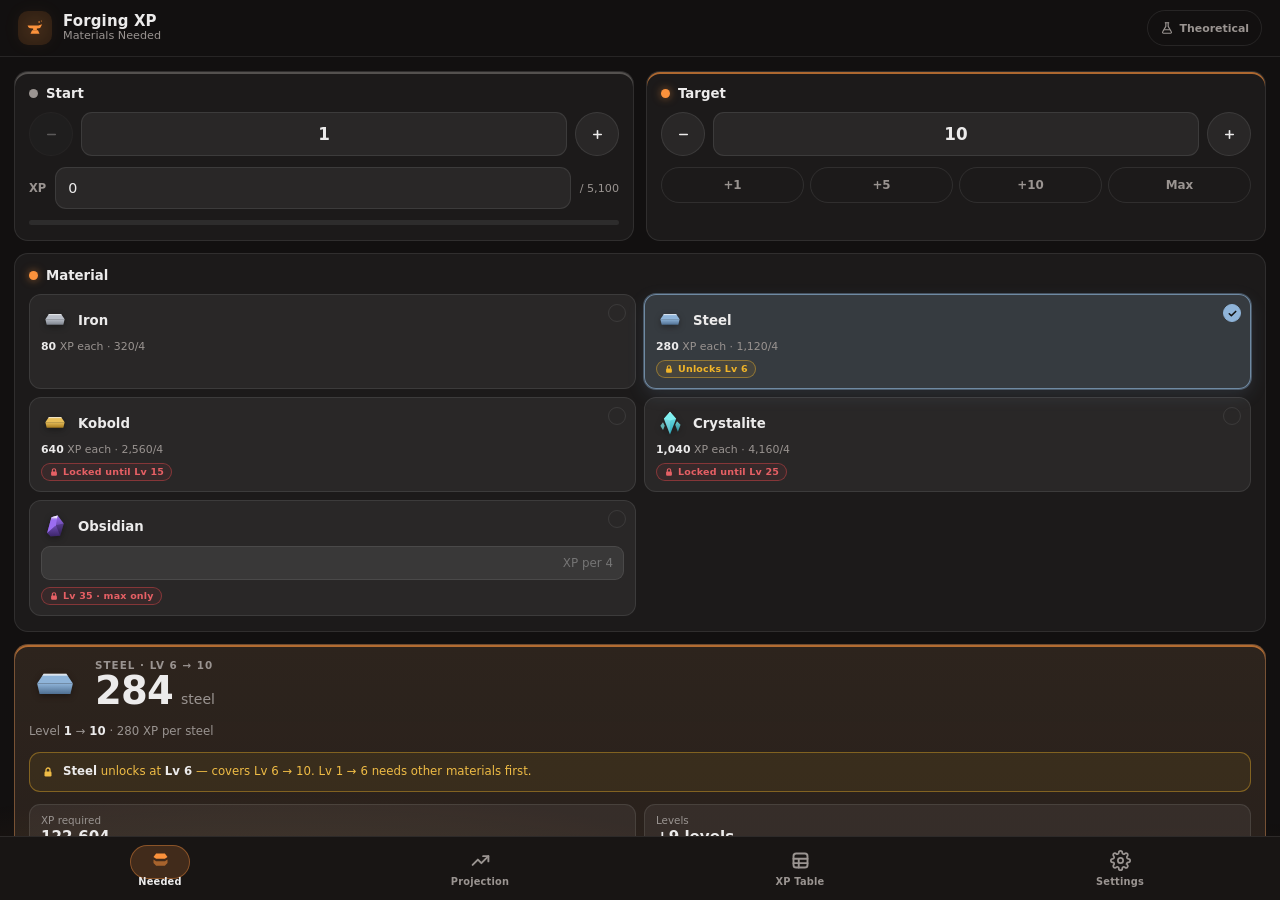
==== mobile/www/index.html @ 83c96a45 "Theoretical mode: optional toggle that lifts the Lv 35 cap (v1.2.0) Co-Authored-By: Claude Opus 5.5 " ====
<!DOCTYPE html>
<html lang="en">
<head>
<meta charset="UTF-8">
<meta name="viewport" content="width=device-width, initial-scale=1, maximum-scale=1, user-scalable=no, viewport-fit=cover">
<title>Forging XP</title>
<link rel="stylesheet" href="style.css">
</head>
<body class="theme-dark">
<div id="app" class="app">
  <div class="forge-glow" aria-hidden="true"></div>

  <!-- ======= Top bar ======= -->
  <header class="topbar">
    <span class="tb-logo">
      <svg viewBox="0 0 24 24" width="18" height="18" fill="currentColor"><path d="M2 8.5h14.5l5-1.5-2.2 4.2c-.4.7-1.1 1.1-1.9 1.2l-2.9.4V15H9.5v-2.2L6 12.3C4.2 12 2.8 10.6 2.3 8.9L2 8.5z"/><path d="M8 15h8l2 4.5H6z"/><circle cx="17.5" cy="4" r="1.1"/><circle cx="20.5" cy="2.6" r=".7"/></svg>
    </span>
    <div class="tb-titles">
      <span class="tb-title">Forging XP</span>
      <span class="tb-sub" id="tb-sub">Materials Needed</span>
    </div>
    <button id="btn-theo" class="theo-toggle" aria-pressed="false" title="Theoretical mode: lift the Lv 35 cap so the XP formula keeps going. Resets every launch."><svg viewBox="0 0 24 24" width="14" height="14" fill="none" stroke="currentColor" stroke-width="2" stroke-linecap="round" stroke-linejoin="round"><path d="M9 3h6"/><path d="M10 3v6.2L4.6 18.4A1.7 1.7 0 0 0 6.1 21h11.8a1.7 1.7 0 0 0 1.5-2.6L14 9.2V3"/><path d="M7.5 15h9"/></svg><span class="tt-label">Theoretical</span></button>
  </header>

  <!-- ======= Pager ======= -->
  <div class="pager" id="pager">
    <div class="track" id="track">

      <!-- Materials Needed -->
      <section class="panel" data-tab="needed">
        <div class="scroll" id="scroll-needed">
          <div class="pair">
            <div class="card edge-start">
              <div class="card-title"><span class="dot dim"></span>Start</div>
              <div class="num" data-bind="need.lv"></div>
              <div class="xpwrap">
                <span class="lbl">XP</span>
                <input id="need-xp" class="inp" type="text" inputmode="numeric" autocomplete="off" spellcheck="false" enterkeyhint="done">
                <span class="of" id="need-xp-of"></span>
              </div>
              <div class="bar"><i id="need-xp-bar"></i></div>
            </div>
            <div class="card edge-target">
              <div class="card-title"><span class="dot"></span>Target</div>
              <div class="num" data-bind="need.target"></div>
              <div class="quick">
                <button class="qchip" data-add="1">+1</button>
                <button class="qchip" data-add="5">+5</button>
                <button class="qchip" data-add="10">+10</button>
                <button class="qchip" data-add="max">Max</button>
              </div>
            </div>
          </div>

          <div class="card">
            <div class="card-title"><span class="dot"></span>Material</div>
            <div class="mat-grid" id="need-mats"></div>
          </div>

          <div class="card result" id="need-result">
            <div class="res-head">
              <div class="res-icon" id="need-res-icon"></div>
              <div class="res-text">
                <div class="res-label" id="need-res-label">Steel needed</div>
                <div class="res-big"><span id="need-count">0</span><em id="need-unit">steel</em></div>
              </div>
            </div>
            <div class="res-sub" id="need-sub"></div>
            <div class="banner hidden" id="need-banner"></div>
            <div class="stats">
              <div class="stat"><span>XP required</span><b id="need-st-xp">0</b></div>
              <div class="stat"><span>Levels</span><b id="need-st-lv"></b></div>
              <div class="stat"><span>Crafts of 4</span><b id="need-st-crafts">0</b></div>
              <div class="stat"><span>Overshoot</span><b id="need-st-over">0</b></div>
            </div>
            <div class="journey" id="need-journey"><div class="j-track"><i class="j-done"></i><i class="j-go"></i></div><div class="j-labels"></div></div>
            <div class="route" id="need-route">
              <h4 class="sub-h">Fastest route</h4>
              <div class="alt-list route-list"></div>
            </div>
            <h4 class="sub-h">Same goal, other materials</h4>
            <div class="alt-list" id="need-alt"></div>
            <button class="btn primary wide" id="need-calc">
              <svg viewBox="0 0 24 24" width="16" height="16" fill="currentColor"><path d="M14.5 3.5l6 6-2.5 2.5-1.6-1.6-7.9 7.9a2 2 0 0 1-2.8 0l-.1-.1a2 2 0 0 1 0-2.8l7.9-7.9L12 6z"/></svg>
              Strike the anvil
            </button>
          </div>

          <div class="card breakdown">
            <button class="bd-toggle" id="need-bd-toggle">
              <svg class="chev" viewBox="0 0 24 24" width="14" height="14" fill="none" stroke="currentColor" stroke-width="2.4" stroke-linecap="round" stroke-linejoin="round"><path d="M9 6l6 6-6 6"/></svg>
              Level-by-level breakdown
            </button>
            <div class="bd-body hidden" id="need-bd"></div>
          </div>
          <div class="end-pad"></div>
        </div>
        <button class="peek" id="peek-needed" aria-label="Jump to result"></button>
      </section>

      <!-- Level Projection -->
      <section class="panel" data-tab="proj">
        <div class="scroll" id="scroll-proj">
          <div class="card edge-start">
            <div class="card-title"><span class="dot dim"></span>Starting point</div>
            <div class="num" data-bind="proj.lv"></div>
            <div class="xpwrap">
              <span class="lbl">XP</span>
              <input id="proj-xp" class="inp" type="text" inputmode="numeric" autocomplete="off" spellcheck="false" enterkeyhint="done">
              <span class="of" id="proj-xp-of"></span>
            </div>
            <div class="bar"><i id="proj-xp-bar"></i></div>
          </div>

          <div class="card">
            <div class="card-title"><span class="dot"></span>Materials on hand
              <button class="mini-btn" id="proj-clear">Clear</button>
            </div>
            <div class="inv-list" id="proj-mats"></div>
          </div>

          <div class="card result" id="proj-result">
            <div class="res-label">You'll reach</div>
            <div class="ring-row">
              <div class="ring">
                <svg viewBox="0 0 120 120"><circle class="ring-bg" cx="60" cy="60" r="52"/><circle class="ring-fg" id="proj-ring" cx="60" cy="60" r="52"/></svg>
                <div class="ring-in"><small>Level</small><b id="proj-lv">1</b></div>
              </div>
              <div class="ring-side">
                <div class="gain" id="proj-gain"></div>
                <div class="res-sub" id="proj-into"></div>
              </div>
            </div>
            <div class="stats">
              <div class="stat"><span>XP gained</span><b id="proj-st-gain">0</b></div>
              <div class="stat"><span>Total XP</span><b id="proj-st-total">0</b></div>
            </div>
            <div class="mix" id="proj-mix"></div>
            <h4 class="sub-h" id="proj-next-h"></h4>
            <div class="alt-list" id="proj-next"></div>
            <button class="btn primary wide" id="proj-calc">
              <svg viewBox="0 0 24 24" width="16" height="16" fill="none" stroke="currentColor" stroke-width="2.4" stroke-linecap="round" stroke-linejoin="round"><path d="M3 17l6-6 4 4 8-8"/><path d="M15 7h6v6"/></svg>
              Forge it all
            </button>
          </div>
          <div class="end-pad"></div>
        </div>
        <button class="peek" id="peek-proj" aria-label="Jump to result"></button>
      </section>

      <!-- XP Table -->
      <section class="panel" data-tab="table">
        <div class="scroll" id="scroll-table">
          <div class="card">
            <div class="card-title"><span class="dot"></span>Blacksmithing XP curve</div>
            <div class="formula">XP(L) = 136L² + 1088L + 3876</div>
            <p class="hint">Tap a row to set your <b>target</b> · hold a row to set your <b>start</b>.</p>
            <div class="tbl-wrap"><table class="xp-table" id="xp-table"></table></div>
          </div>
          <div class="end-pad"></div>
        </div>
      </section>

      <!-- Settings -->
      <section class="panel" data-tab="settings">
        <div class="scroll settings-body" id="scroll-settings">
          <div class="card">
            <h3>Materials <small>unlock level · XP per 4</small></h3>
            <div id="set-mats" class="set-mats"></div>
            <button id="btn-reset-mats" class="btn">Reset to defaults</button>
          </div>

          <div class="card">
            <h3>Audio &amp; feel</h3>
            <div class="row"><span>Master volume</span><div class="slider" data-key="volume" data-min="0" data-max="100"></div></div>
            <div class="row"><span>UI volume</span><div class="slider" data-key="volUI" data-min="0" data-max="100"></div></div>
            <div class="row"><span>Forge volume</span><div class="slider" data-key="volForge" data-min="0" data-max="100"></div></div>
            <label class="row"><span>Mute</span><input id="set-mute" type="checkbox" class="switch"></label>
            <label class="row"><span>Haptics</span><input id="set-haptics" type="checkbox" class="switch"></label>
          </div>

          <div class="card">
            <h3>Appearance</h3>
            <div class="row"><span>Theme</span>
              <div class="seg">
                <button id="theme-dark" class="seg-btn">Dark</button>
                <button id="theme-light" class="seg-btn">Light</button>
              </div>
            </div>
            <div class="row col"><span>Accent</span>
              <div class="swatches" id="swatches"></div>
            </div>
            <div class="row"><span>Brightness</span><div class="slider" data-key="brightness" data-min="60" data-max="140"></div></div>
            <div class="row"><span>Text size</span><div class="slider" data-key="zoom" data-min="85" data-max="125" data-step="5"></div></div>
            <label class="row"><span>Forge glow</span><input id="set-glow" type="checkbox" class="switch"></label>
            <label class="row"><span>Animations</span><input id="set-anim" type="checkbox" class="switch"></label>
          </div>

          <div class="card">
            <button id="btn-reset-all" class="btn">Reset all settings</button>
            <div class="about">
              <p>XP per level: XP(L) = 136L² + 1088L + 3876. Max level 35 (2,640,304 total XP). Crafts use 4 items at a time.</p>
              <p>Swipe left/right to switch tabs. Sliders only move when you drag them sideways, so scrolling never changes a value. Hold − / + to repeat.</p>
            </div>
          </div>
          <div class="end-pad"></div>
        </div>
      </section>

    </div>
  </div>

  <!-- ======= Bottom nav ======= -->
  <nav class="bottom-nav" id="nav">
    <i class="nav-pill" id="nav-pill"></i>
    <button class="nav-btn" data-tab="needed">
      <svg viewBox="0 0 24 24" width="21" height="21" fill="currentColor"><path d="M4 9l3-4h10l3 4-3 2H7z"/><path d="M4 12l3 2h10l3-2v4l-3 3H7l-3-3z" opacity=".55"/></svg>
      <span>Needed</span>
    </button>
    <button class="nav-btn" data-tab="proj">
      <svg viewBox="0 0 24 24" width="21" height="21" fill="none" stroke="currentColor" stroke-width="2.2" stroke-linecap="round" stroke-linejoin="round"><path d="M3 17l6-6 4 4 8-8"/><path d="M15 7h6v6"/></svg>
      <span>Projection</span>
    </button>
    <button class="nav-btn" data-tab="table">
      <svg viewBox="0 0 24 24" width="21" height="21" fill="none" stroke="currentColor" stroke-width="2.2" stroke-linecap="round"><rect x="4" y="4" width="16" height="16" rx="3"/><path d="M4 10h16M4 15h16M10 10v10"/></svg>
      <span>XP Table</span>
    </button>
    <button class="nav-btn" data-tab="settings">
      <svg viewBox="0 0 24 24" width="21" height="21" fill="none" stroke="currentColor" stroke-width="2"><circle cx="12" cy="12" r="3"/><path d="M19.4 15a1.7 1.7 0 0 0 .34 1.87l.06.06a2 2 0 1 1-2.83 2.83l-.06-.06a1.7 1.7 0 0 0-1.87-.34 1.7 1.7 0 0 0-1 1.55V21a2 2 0 1 1-4 0v-.09a1.7 1.7 0 0 0-1-1.55 1.7 1.7 0 0 0-1.87.34l-.06.06a2 2 0 1 1-2.83-2.83l.06-.06a1.7 1.7 0 0 0 .34-1.87 1.7 1.7 0 0 0-1.55-1H3a2 2 0 1 1 0-4h.09a1.7 1.7 0 0 0 1.55-1 1.7 1.7 0 0 0-.34-1.87l-.06-.06a2 2 0 1 1 2.83-2.83l.06.06a1.7 1.7 0 0 0 1.87.34h.01a1.7 1.7 0 0 0 1-1.55V3a2 2 0 1 1 4 0v.09a1.7 1.7 0 0 0 1 1.55 1.7 1.7 0 0 0 1.87-.34l.06-.06a2 2 0 1 1 2.83 2.83l-.06.06a1.7 1.7 0 0 0-.34 1.87v.01a1.7 1.7 0 0 0 1.55 1H21a2 2 0 1 1 0 4h-.09a1.7 1.7 0 0 0-1.55 1z"/></svg>
      <span>Settings</span>
    </button>
  </nav>
</div>

<div id="toast" class="toast hidden"></div>
<div id="sparks" class="sparks"></div>

<script src="app.js"></script>
</body>
</html>
---- mobile/www/style.css ----
/* ============================================================
   Forging XP — mobile (Android)  ·  same design language as desktop
   ============================================================ */
* { margin: 0; padding: 0; box-sizing: border-box; -webkit-tap-highlight-color: transparent; }
:root {
  --accent: #fb923c;
  --on-accent: #1d1006;
  --radius: 14px;
  --font: system-ui, -apple-system, "Roboto", "Segoe UI", sans-serif;
  --ease: cubic-bezier(.32,.72,.28,1);
  --good: #4ade80;
  --bad: #e5484d;
  --amber: #f0b429;
  --nav-h: 64px;
  --zoom: 1;
}
html, body { height: 100%; overflow: hidden; overscroll-behavior: none; }
body {
  font-family: var(--font); font-size: calc(14px * var(--zoom));
  background: var(--bg-solid); color: var(--text);
  user-select: none; -webkit-user-select: none; -webkit-touch-callout: none;
  touch-action: manipulation; text-size-adjust: 100%;
}
button, input { font: inherit; color: inherit; }
input { user-select: text; -webkit-user-select: text; }
button { touch-action: manipulation; }

/* ---------- themes ---------- */
.theme-dark {
  --bg-solid:  #121010;
  --bg-2:      #181514;
  --panel:     rgba(255,255,255,.045);
  --panel-2:   rgba(255,255,255,.08);
  --border:    rgba(255,255,255,.09);
  --text:      #ecebeb;
  --text-dim:  #9a9491;
  --shadow:    0 12px 40px rgba(0,0,0,.5);
  --chip:      rgba(255,255,255,.06);
  --chip-press:rgba(255,255,255,.12);
  --track:     rgba(255,255,255,.08);
}
.theme-light {
  --bg-solid:  #f7f5f3;
  --bg-2:      #ffffff;
  --panel:     rgba(0,0,0,.035);
  --panel-2:   rgba(0,0,0,.06);
  --border:    rgba(0,0,0,.10);
  --text:      #1e1b1a;
  --text-dim:  #6f6966;
  --shadow:    0 12px 40px rgba(0,0,0,.16);
  --chip:      rgba(0,0,0,.045);
  --chip-press:rgba(0,0,0,.09);
  --track:     rgba(0,0,0,.08);
  --good: #16a34a;
  --amber: #b7791f;
}

.app {
  position: fixed; inset: 0; display: flex; flex-direction: column;
  filter: brightness(var(--brightness, 1));
}
.no-anim *, .no-anim *::before, .no-anim *::after { animation: none !important; transition: none !important; }

.forge-glow {
  position: absolute; inset: auto -20% -10% -20%; height: 55%; z-index: 0; pointer-events: none;
  background:
    radial-gradient(50% 60% at 30% 100%, color-mix(in srgb, var(--accent) 15%, transparent), transparent 70%),
    radial-gradient(40% 50% at 80% 100%, color-mix(in srgb, var(--accent) 9%, transparent), transparent 70%);
  animation: heat 7s ease-in-out infinite alternate;
}
.theme-light .forge-glow { opacity: .5; }
.glow-off .forge-glow { display: none; }
@keyframes heat { from { opacity: .7; transform: translateY(4%); } to { opacity: 1; transform: none; } }

/* ---------- top bar ---------- */
.topbar {
  position: relative; z-index: 2; flex: 0 0 auto;
  display: flex; align-items: center; gap: 11px;
  padding: calc(10px + env(safe-area-inset-top)) 18px 10px;
  border-bottom: 1px solid var(--border);
}
.tb-logo { color: var(--accent); display: grid; place-items: center; width: 34px; height: 34px; border-radius: 10px;
  background: color-mix(in srgb, var(--accent) 12%, transparent); filter: drop-shadow(0 0 8px color-mix(in srgb, var(--accent) 35%, transparent)); }
.tb-titles { display: flex; flex-direction: column; line-height: 1.15; }
.tb-title { font-weight: 700; font-size: 1.07em; letter-spacing: .01em; }
.tb-sub { font-size: .8em; color: var(--text-dim); transition: opacity .2s; }

/* ---------- pager ---------- */
.pager { position: relative; z-index: 1; flex: 1; min-height: 0; overflow: hidden; overflow: clip; touch-action: pan-y; }
.track { display: flex; height: 100%; width: 400%; will-change: transform; }
.track.anim { transition: transform .34s var(--ease); }
.panel { position: relative; width: 25%; height: 100%; flex: none; }
.scroll {
  height: 100%; overflow-y: auto; overflow-x: hidden; overscroll-behavior-y: contain;
  padding: 14px 14px 0; display: flex; flex-direction: column; gap: 12px;
  touch-action: pan-y; scrollbar-width: none;
}
.scroll::-webkit-scrollbar { display: none; }
.end-pad { flex: 0 0 76px; }

/* ---------- cards ---------- */
.card {
  background: var(--panel); border: 1px solid var(--border); border-radius: var(--radius);
  padding: 14px 14px 15px; display: flex; flex-direction: column; gap: 11px;
  flex: none;
}
.card.edge-start { box-shadow: inset 0 2px 0 color-mix(in srgb, var(--text-dim) 45%, transparent); }
.card.edge-target { box-shadow: inset 0 2px 0 color-mix(in srgb, var(--accent) 65%, transparent); }
.card-title { display: flex; align-items: center; gap: 8px; font-size: .95em; font-weight: 650; }
.dot { width: 9px; height: 9px; border-radius: 50%; background: var(--accent); box-shadow: 0 0 8px color-mix(in srgb, var(--accent) 55%, transparent); flex: none; }
.dot.dim { background: var(--text-dim); box-shadow: none; }
.hint { font-size: .8em; color: var(--text-dim); line-height: 1.45; }
.hint b { color: var(--text); }
.formula { font-family: monospace; font-size: .78em; color: var(--text-dim); margin-top: -4px; }
.sub-h { font-size: .74em; text-transform: uppercase; letter-spacing: .1em; color: var(--text-dim); font-weight: 650; margin-top: 2px; }
.sub-h .h-note { float: right; text-transform: none; letter-spacing: 0; font-weight: 500; font-variant-numeric: tabular-nums; }

.pair { display: grid; grid-template-columns: minmax(0, 1fr); gap: 12px; }
@media (min-width: 400px) { .pair { grid-template-columns: repeat(2, minmax(0, 1fr)); } }

/* ---------- steppers & inputs ---------- */
.num { display: flex; align-items: center; gap: 8px; min-width: 0; }
.num input {
  flex: 1; min-width: 0; text-align: center; font-weight: 700; font-size: 1.2em;
  background: var(--chip); border: 1px solid var(--border); border-radius: 11px;
  height: 44px; outline: none; font-variant-numeric: tabular-nums;
  transition: border-color .2s, box-shadow .2s, background .2s;
}
.num input:focus { border-color: var(--accent); background: var(--panel-2); box-shadow: 0 0 0 3px color-mix(in srgb, var(--accent) 18%, transparent); }
.lvl-btn {
  width: 44px; height: 44px; flex: 0 0 44px; border-radius: 50%; border: 1px solid var(--border);
  background: var(--chip); color: var(--text); display: grid; place-items: center;
  transition: background .12s, transform .1s, opacity .2s;
}
.lvl-btn:active, .lvl-btn.held { background: var(--accent); border-color: var(--accent); color: var(--on-accent); transform: scale(.92); }
.lvl-btn:disabled { opacity: .3; }
.btn-ic { width: 15px; height: 15px; display: block; }
.tick { animation: tick .22s var(--ease); }
@keyframes tick { 40% { transform: scale(1.08); } }

.xpwrap { display: flex; align-items: center; gap: 9px; }
.xpwrap .lbl { font-size: .82em; color: var(--text-dim); font-weight: 650; flex: 0 0 auto; }
.inp {
  flex: 1; min-width: 0; background: var(--chip); border: 1px solid var(--border); border-radius: 11px;
  height: 42px; padding: 0 12px; font-size: 1.02em; outline: none; font-variant-numeric: tabular-nums;
  transition: border-color .2s, background .2s, box-shadow .2s;
}
.inp:focus { border-color: var(--accent); background: var(--panel-2); box-shadow: 0 0 0 3px color-mix(in srgb, var(--accent) 18%, transparent); }
.inp.bad { border-color: var(--bad); }
.inp:disabled { opacity: .55; }
.xpwrap .of { font-size: .8em; color: var(--text-dim); white-space: nowrap; font-variant-numeric: tabular-nums; }

.bar { height: 5px; border-radius: 99px; background: var(--track); overflow: hidden; }
.bar i { display: block; height: 100%; width: 0; border-radius: 99px; background: var(--accent); transition: width .35s var(--ease); }

.quick { display: grid; grid-template-columns: repeat(4, minmax(0, 1fr)); gap: 6px; }
.qchip {
  height: 36px; border-radius: 99px; border: 1px solid var(--border); background: transparent;
  color: var(--text-dim); font-size: .85em; font-weight: 600; font-variant-numeric: tabular-nums;
  transition: background .12s, color .12s, transform .1s;
}
.qchip:active { background: var(--chip-press); color: var(--text); transform: scale(.94); }
.mini-btn {
  margin-left: auto; height: 32px; padding: 0 12px; border-radius: 9px; border: 1px solid var(--border);
  background: transparent; color: var(--text-dim); font-size: .8em; font-weight: 600;
}
.mini-btn:active { background: var(--chip-press); color: var(--text); }

/* ---------- material grid (Needed) ---------- */
.mat-grid { display: grid; grid-template-columns: repeat(2, minmax(0, 1fr)); gap: 8px; }
.card, .scroll > * { min-width: 0; max-width: 100%; }
input { width: 100%; min-width: 0; }
.mat {
  position: relative; display: flex; flex-direction: column; gap: 6px; padding: 11px 11px 10px;
  border-radius: 12px; border: 1px solid var(--border); background: var(--chip);
  transition: background .15s, border-color .15s, transform .12s var(--ease), box-shadow .2s;
}
.mat:active { transform: scale(.97); }
.mat.selected {
  background: color-mix(in srgb, var(--mc) 14%, var(--chip));
  border-color: color-mix(in srgb, var(--mc) 65%, transparent);
  box-shadow: 0 0 0 1px color-mix(in srgb, var(--mc) 35%, transparent), 0 6px 18px color-mix(in srgb, var(--mc) 14%, transparent);
}
.mat .m-top { display: flex; align-items: center; gap: 9px; }
.mat .m-name { font-weight: 650; font-size: .95em; }
.mat .m-each { font-size: .78em; color: var(--text-dim); font-variant-numeric: tabular-nums; }
.mat .m-each b { color: var(--text); }
.mat .check {
  position: absolute; top: 9px; right: 9px; width: 18px; height: 18px; border-radius: 50%;
  border: 1.5px solid var(--border); display: grid; place-items: center; transition: border-color .2s, background .2s;
}
.mat .check svg { opacity: 0; transform: scale(.5); transition: opacity .2s, transform .25s var(--ease); }
.mat.selected .check { border-color: var(--mc); background: var(--mc); }
.mat.selected .check svg { opacity: 1; transform: none; }
.mat .m-foot { display: flex; align-items: center; flex-wrap: wrap; gap: 4px; min-height: 19px; }
.mat.unknown .m-each { color: color-mix(in srgb, var(--bad) 80%, var(--text)); }
.set-inline {
  width: 100%; height: 34px; background: var(--panel-2); border: 1px solid var(--border); border-radius: 9px;
  padding: 0 10px; font-size: .85em; outline: none; text-align: right; font-variant-numeric: tabular-nums;
}
.set-inline:focus { border-color: var(--accent); }

/* ---------- material icons ---------- */
.mi { width: 28px; height: 28px; flex: 0 0 28px; display: grid; place-items: center; }
.mi svg { width: 100%; height: 100%; overflow: visible; filter: drop-shadow(0 2px 3px rgba(0,0,0,.35)); }
.mi.lg { width: 52px; height: 52px; flex-basis: 52px; }
.mi.sm { width: 20px; height: 20px; flex-basis: 20px; }

/* ---------- unlock badges ---------- */
.lock {
  display: inline-flex; align-items: center; gap: 4px;
  font-size: .68em; font-weight: 650; letter-spacing: .02em; line-height: 1;
  padding: 3px 7px; border-radius: 99px; border: 1px solid var(--border); color: var(--text-dim);
  white-space: nowrap; font-variant-numeric: tabular-nums;
}
.lock svg { flex: none; }
.lock.soon { color: var(--amber); border-color: color-mix(in srgb, var(--amber) 45%, transparent); background: color-mix(in srgb, var(--amber) 9%, transparent); }
.lock.never { color: color-mix(in srgb, var(--bad) 85%, var(--text)); border-color: color-mix(in srgb, var(--bad) 45%, transparent); background: color-mix(in srgb, var(--bad) 8%, transparent); }
.banner {
  display: flex; align-items: flex-start; gap: 9px; padding: 10px 12px; border-radius: 11px; font-size: .84em; line-height: 1.45;
  border: 1px solid var(--border); background: var(--chip);
}
.banner svg { flex: none; width: 12px; height: 12px; margin-top: 3px; }
.banner b { color: var(--text); }
.banner.soon { color: color-mix(in srgb, var(--amber) 85%, var(--text)); border-color: color-mix(in srgb, var(--amber) 40%, transparent); background: color-mix(in srgb, var(--amber) 8%, transparent); }
.banner.never { color: color-mix(in srgb, var(--bad) 80%, var(--text)); border-color: color-mix(in srgb, var(--bad) 40%, transparent); background: color-mix(in srgb, var(--bad) 8%, transparent); }

/* ---------- result ---------- */
.result {
  background: linear-gradient(180deg, color-mix(in srgb, var(--accent) 8%, var(--panel)), var(--panel));
  border-color: color-mix(in srgb, var(--accent) 30%, var(--border));
  box-shadow: inset 0 2px 0 color-mix(in srgb, var(--accent) 65%, transparent);
  gap: 12px;
}
.result.struck { animation: strike .55s var(--ease); }
@keyframes strike {
  12% { transform: translateY(2px) scale(.99); box-shadow: inset 0 2px 0 var(--accent), 0 0 0 2px color-mix(in srgb, var(--accent) 60%, transparent), 0 0 40px color-mix(in srgb, var(--accent) 35%, transparent); }
}
.res-head { display: flex; align-items: center; gap: 14px; }
.res-text { min-width: 0; }
.res-label { font-size: .74em; text-transform: uppercase; letter-spacing: .1em; color: var(--text-dim); font-weight: 650; }
.res-big { display: flex; align-items: baseline; gap: 8px; line-height: 1.05; flex-wrap: wrap; }
.res-big span { font-size: 2.75em; font-weight: 800; letter-spacing: -.02em; font-variant-numeric: tabular-nums; }
.res-big em { font-style: normal; font-size: 1em; color: var(--text-dim); font-weight: 500; }
.res-sub { font-size: .84em; color: var(--text-dim); line-height: 1.45; }
.res-sub b { color: var(--text); }
.res-sub .warn, .warn { color: var(--bad); }
.stats { display: grid; grid-template-columns: repeat(2, minmax(0, 1fr)); gap: 8px; }
.stat { background: var(--chip); border: 1px solid var(--border); border-radius: 11px; padding: 9px 11px; display: flex; flex-direction: column; gap: 2px; min-width: 0; }
.stat span { font-size: .74em; color: var(--text-dim); }
.stat b { font-size: 1.08em; font-weight: 700; font-variant-numeric: tabular-nums; white-space: nowrap; overflow: hidden; text-overflow: ellipsis; }

.journey { display: flex; flex-direction: column; gap: 5px; }
.j-track { position: relative; height: 8px; border-radius: 99px; background: var(--track); overflow: hidden; }
.j-track i { position: absolute; top: 0; bottom: 0; border-radius: 99px; transition: left .4s var(--ease), width .4s var(--ease); }
.j-done { left: 0; background: color-mix(in srgb, var(--text-dim) 45%, transparent); }
.j-go { background: var(--accent); box-shadow: 0 0 10px color-mix(in srgb, var(--accent) 60%, transparent); }
.j-labels { display: flex; justify-content: space-between; font-size: .72em; color: var(--text-dim); font-variant-numeric: tabular-nums; }

.alt-list { display: flex; flex-direction: column; gap: 5px; }
.alt {
  display: flex; align-items: center; gap: 9px; padding: 9px 11px; border-radius: 11px; min-height: 44px;
  background: var(--chip); border: 1px solid transparent; font-size: .88em; transition: background .12s;
}
.alt:active { background: var(--chip-press); }
.alt .a-n { margin-left: auto; font-weight: 700; font-variant-numeric: tabular-nums; }
.alt .a-u { color: var(--text-dim); font-size: .85em; min-width: 66px; text-align: right; }
.alt.dim { opacity: .55; }
.alt .lock { margin-left: 2px; }
.route { display: flex; flex-direction: column; gap: 8px; }
.route-step .r-lv { font-size: .8em; color: var(--text-dim); font-variant-numeric: tabular-nums; }
.route-step .r-txt { display: flex; flex-direction: column; line-height: 1.2; }
.route-step.sel { border-color: color-mix(in srgb, var(--accent) 45%, transparent); background: color-mix(in srgb, var(--accent) 9%, var(--chip)); }

.btn {
  height: 44px; padding: 0 16px; border-radius: 12px; border: 1px solid var(--border);
  background: var(--panel); font-size: .9em; font-weight: 600;
  display: inline-flex; align-items: center; justify-content: center; gap: 8px;
  transition: background .12s, transform .1s, filter .15s;
}
.btn:active { transform: scale(.97); background: var(--chip-press); }
.btn.primary { background: var(--accent); border-color: var(--accent); color: var(--on-accent); font-weight: 750; font-size: .98em; height: 50px; box-shadow: 0 8px 24px color-mix(in srgb, var(--accent) 28%, transparent); }
.btn.primary:active { filter: brightness(.92); }
.btn.wide { width: 100%; }

/* ---------- breakdown & tables ---------- */
.breakdown { padding: 4px; gap: 0; }
.bd-toggle {
  display: flex; align-items: center; gap: 9px; height: 46px; padding: 0 12px; border: none; background: none;
  color: var(--text-dim); font-size: .9em; font-weight: 650; border-radius: 11px; text-align: left;
}
.bd-toggle:active { background: var(--chip); }
.bd-toggle .chev { transition: transform .25s var(--ease); }
.bd-toggle.open .chev { transform: rotate(90deg); }
.bd-body { padding: 2px 6px 10px; }
.tbl-wrap { border-radius: 11px; border: 1px solid var(--border); overflow: hidden; }
table { width: 100%; border-collapse: collapse; font-variant-numeric: tabular-nums; font-size: .82em; }
th {
  background: var(--bg-2); text-align: left; font-size: .8em; text-transform: uppercase; letter-spacing: .06em; color: var(--text-dim);
  font-weight: 650; padding: 9px 8px; border-bottom: 1px solid var(--border);
}
td { padding: 9px 8px; border-bottom: 1px solid color-mix(in srgb, var(--border) 60%, transparent); white-space: nowrap; }
tr:last-child td { border-bottom: none; }
tbody tr:nth-child(even) td { background: color-mix(in srgb, var(--chip) 60%, transparent); }
td.r, th.r { text-align: right; }
td.dimc { color: var(--text-dim); }
.xp-table tbody tr { transition: background .12s; }
.xp-table tbody tr.pressing td { background: var(--chip-press) !important; }
.xp-table tr.in-range td { background: color-mix(in srgb, var(--accent) 11%, transparent) !important; }
.xp-table tr.in-range td:first-child { box-shadow: inset 3px 0 0 var(--accent); }
.xp-table tr.flash td { animation: row-flash .6s var(--ease); }
@keyframes row-flash { 30% { background: color-mix(in srgb, var(--accent) 32%, transparent); } }
.lvl-pill { display: inline-flex; align-items: center; gap: 4px; font-weight: 650; }
.lvl-pill .arrow { color: var(--text-dim); font-weight: 400; }
.tagrow td { padding: 4px 8px 7px; font-size: .9em; background: transparent !important; }
.unl { display: inline-flex; align-items: center; gap: 5px; color: var(--mc); font-weight: 650; margin-right: 10px; }
.unl .mi.sm { width: 15px; height: 15px; flex-basis: 15px; }
.tag { color: var(--accent); font-weight: 700; font-size: .85em; margin-left: 4px; }

/* ---------- inventory (Projection) ---------- */
.inv-list { display: flex; flex-direction: column; gap: 8px; }
.inv {
  display: flex; flex-direction: column; gap: 9px; padding: 11px; border-radius: 12px;
  background: var(--chip); border: 1px solid transparent; transition: border-color .2s;
}
.inv.has { border-color: color-mix(in srgb, var(--mc) 45%, transparent); }
.inv.locked-out { border-color: color-mix(in srgb, var(--amber) 40%, transparent); }
.inv .i-top { display: flex; align-items: center; gap: 10px; }
.inv .m-txt { display: flex; flex-direction: column; gap: 3px; min-width: 0; }
.inv .m-name { font-weight: 650; font-size: .95em; display: flex; align-items: center; gap: 6px; flex-wrap: wrap; }
.inv .m-sub { font-size: .76em; color: var(--text-dim); font-variant-numeric: tabular-nums; }
.inv.unknown .m-sub { color: color-mix(in srgb, var(--bad) 80%, var(--text)); }
.inv .contrib { margin-left: auto; text-align: right; font-size: .85em; font-variant-numeric: tabular-nums; color: var(--text-dim); white-space: nowrap; line-height: 1.3; }
.inv .contrib b { color: var(--text); }
.spare { font-size: .88em; color: var(--amber); }
.inv .i-ctl { display: flex; align-items: center; gap: 8px; }
.inv .i-ctl .num { flex: 1; }
.inv .i-ctl .num input { height: 40px; font-size: 1.05em; }
.inv .i-ctl .lvl-btn { width: 40px; height: 40px; flex-basis: 40px; }
.inv .q { display: flex; gap: 5px; }
.inv .q { flex: none; }
.inv .q .qchip { width: 46px; height: 40px; border-radius: 10px; }
.panel { overflow: hidden; overflow: clip; }

.ring-row { display: flex; align-items: center; gap: 16px; }
.ring { position: relative; width: 112px; height: 112px; flex: none; }
.ring svg { width: 100%; height: 100%; transform: rotate(-90deg); }
.ring circle { fill: none; stroke-width: 9; }
.ring-bg { stroke: var(--track); }
.ring-fg { stroke: var(--accent); stroke-linecap: round; stroke-dasharray: 326.7; stroke-dashoffset: 326.7; transition: stroke-dashoffset .6s var(--ease); }
.ring-in { position: absolute; inset: 0; display: grid; place-content: center; text-align: center; }
.ring-in small { font-size: .7em; text-transform: uppercase; letter-spacing: .1em; color: var(--text-dim); font-weight: 650; }
.ring-in b { font-size: 2.6em; font-weight: 800; line-height: 1; font-variant-numeric: tabular-nums; }
.ring-side { display: flex; flex-direction: column; gap: 6px; min-width: 0; }
.gain { font-size: 1.25em; font-weight: 800; color: var(--good); }
.gain.none { color: var(--text-dim); font-weight: 650; font-size: 1em; }
.gain.max { color: var(--accent); }
.mix { display: flex; flex-direction: column; gap: 6px; }
.mix-bar { display: flex; height: 8px; border-radius: 99px; overflow: hidden; background: var(--track); gap: 2px; }
.mix-bar i { display: block; height: 100%; }
.mix-legend { display: flex; flex-wrap: wrap; gap: 4px 12px; font-size: .76em; color: var(--text-dim); }
.mix-legend span { display: inline-flex; align-items: center; gap: 5px; }
.mix-legend i { width: 8px; height: 8px; border-radius: 3px; display: inline-block; }

/* ---------- peek (floating result summary) ---------- */
.peek {
  position: absolute; left: 50%; bottom: 12px; z-index: 5;
  transform: translate(-50%, 20px); opacity: 0; pointer-events: none;
  display: flex; align-items: center; gap: 9px; max-width: calc(100% - 28px);
  height: 44px; padding: 0 16px 0 10px; border-radius: 99px;
  background: var(--bg-2); color: var(--text);
  border: 1px solid color-mix(in srgb, var(--accent) 45%, var(--border));
  box-shadow: var(--shadow), 0 0 0 4px color-mix(in srgb, var(--accent) 8%, transparent);
  backdrop-filter: blur(12px); font-size: .9em; white-space: nowrap;
  transition: transform .3s var(--ease), opacity .25s;
}
.peek.show { transform: translate(-50%, 0); opacity: 1; pointer-events: auto; }
.peek:active { transform: translate(-50%, 0) scale(.96); }
.peek b { font-weight: 800; font-variant-numeric: tabular-nums; }
.peek .p-dim { color: var(--text-dim); }
.peek .p-arrow { color: var(--accent); margin-left: 2px; }

/* ---------- bottom nav ---------- */
.bottom-nav {
  position: relative; z-index: 3; flex: 0 0 auto;
  display: grid; grid-template-columns: repeat(4, 1fr);
  height: calc(var(--nav-h) + env(safe-area-inset-bottom)); padding-bottom: env(safe-area-inset-bottom);
  background: var(--bg-2); border-top: 1px solid var(--border);
}
.nav-pill {
  position: absolute; top: 8px; left: 0; width: 25%; height: 32px; pointer-events: none;
  display: flex; justify-content: center; will-change: transform;
}
.nav-pill::before {
  content: ""; width: 58px; height: 32px; border-radius: 99px;
  background: color-mix(in srgb, var(--accent) 18%, transparent);
  border: 1px solid color-mix(in srgb, var(--accent) 40%, transparent);
}
.nav-btn {
  position: relative; border: none; background: none; color: var(--text-dim);
  display: flex; flex-direction: column; align-items: center; justify-content: flex-start; gap: 5px;
  padding-top: 13px; font-size: .7em; font-weight: 650; letter-spacing: .02em;
  transition: color .2s;
}
.nav-btn svg { transition: transform .25s var(--ease); }
.nav-btn.active { color: var(--text); }
.nav-btn.active svg { color: var(--accent); transform: translateY(-1px); }
.nav-btn:active svg { transform: scale(.88); }

/* ---------- settings ---------- */
.settings-body h3 { font-size: .74em; text-transform: uppercase; letter-spacing: .1em; color: var(--text-dim); font-weight: 650; }
.settings-body h3 small { text-transform: none; letter-spacing: 0; font-weight: 500; margin-left: 4px; opacity: .85; }
.row { display: flex; align-items: center; gap: 12px; min-height: 48px; font-size: .92em; }
.row > span:first-child { flex: 0 0 104px; color: var(--text-dim); }
.row.col { flex-direction: column; align-items: stretch; gap: 8px; padding: 6px 0; }
label.row { justify-content: space-between; }
label.row > span:first-child { flex: 1; }
.switch { appearance: none; -webkit-appearance: none; width: 46px; height: 28px; border-radius: 99px; background: var(--panel-2); position: relative; transition: background .2s; flex: 0 0 46px; border: 1px solid var(--border); }
.switch::after {
  content: ""; position: absolute; top: 3px; left: 3px; width: 20px; height: 20px;
  border-radius: 50%; background: var(--text-dim); transition: transform .24s var(--ease), background .2s;
}
.switch:checked { background: var(--accent); border-color: var(--accent); }
.switch:checked::after { transform: translateX(18px); background: #fff; }
.seg { display: flex; flex: 1; background: var(--panel); border: 1px solid var(--border); border-radius: 11px; padding: 3px; }
.seg-btn { flex: 1; height: 36px; border: none; border-radius: 8px; background: transparent; color: var(--text-dim); font-size: .88em; font-weight: 600; transition: background .2s, color .2s; }
.seg-btn.active { background: var(--accent); color: var(--on-accent); }
.swatches { display: flex; justify-content: space-between; gap: 6px; }
.sw { width: 34px; height: 34px; flex: none; border-radius: 50%; border: 3px solid transparent; padding: 0; background-clip: padding-box !important; transition: transform .15s var(--ease), border-color .15s; }
.sw:active { transform: scale(.9); }
.sw.active { border-color: var(--text); }
.set-mats { display: flex; flex-direction: column; gap: 6px; }
.set-mat { display: grid; grid-template-columns: 22px minmax(0, 1fr) 74px 96px; align-items: center; gap: 9px; font-size: .9em; min-height: 46px; }
.set-mat .sm-lv { display: flex; align-items: center; gap: 5px; font-size: .78em; color: var(--text-dim); }
.set-mat .set-inline { height: 38px; }
.set-mat .sm-lv .set-inline { text-align: center; padding: 0 4px; }
.about p { font-size: .76em; color: var(--text-dim); line-height: 1.5; margin-top: 8px; }

/* ---------- safe slider ---------- */
.slider {
  position: relative; flex: 1; height: 44px; display: flex; align-items: center; gap: 12px;
  touch-action: pan-y;   /* vertical scroll stays with the page */
}
.s-track { position: relative; flex: 1; height: 6px; border-radius: 99px; background: var(--track); }
.s-fill { position: absolute; left: 0; top: 0; bottom: 0; border-radius: 99px; background: var(--accent); }
.s-thumb {
  position: absolute; top: 50%; width: 24px; height: 24px; margin: -12px 0 0 -12px; border-radius: 50%;
  background: #fff; box-shadow: 0 2px 8px rgba(0,0,0,.35), 0 0 0 1px rgba(0,0,0,.08);
  transition: transform .18s var(--ease), box-shadow .18s;
}
.slider.dragging .s-thumb { transform: scale(1.18); box-shadow: 0 2px 10px rgba(0,0,0,.35), 0 0 0 8px color-mix(in srgb, var(--accent) 22%, transparent); }
.slider.nudge .s-thumb { animation: nudge .5s var(--ease); }
@keyframes nudge { 30% { transform: translateX(-4px); } 60% { transform: translateX(4px); } }
.s-val { flex: 0 0 44px; text-align: right; font-size: .82em; color: var(--text-dim); font-variant-numeric: tabular-nums; transition: color .2s; }
.slider.dragging .s-val { color: var(--accent); font-weight: 700; }

/* ---------- toast & sparks ---------- */
.toast {
  position: fixed; left: 50%; bottom: calc(var(--nav-h) + 20px + env(safe-area-inset-bottom)); transform: translateX(-50%);
  background: var(--bg-2); color: var(--text); border: 1px solid var(--border);
  padding: 11px 18px; border-radius: 12px; font-size: .86em; z-index: 200; max-width: 86vw; text-align: center;
  box-shadow: var(--shadow); animation: toast-in .3s var(--ease);
}
@keyframes toast-in { from { opacity: 0; transform: translate(-50%, 10px); } }
.toast.hiding { transition: opacity .3s, transform .3s; opacity: 0; transform: translate(-50%, 10px); }
.hidden { display: none !important; }
.sparks { position: fixed; inset: 0; pointer-events: none; z-index: 300; }
.spark {
  position: absolute; width: 4px; height: 4px; border-radius: 50%;
  background: radial-gradient(circle, #fff 0 30%, var(--accent) 60%, transparent 70%);
  box-shadow: 0 0 6px var(--accent);
  animation: spark var(--d, .7s) cubic-bezier(.2,.6,.3,1) forwards;
}
@keyframes spark { to { transform: translate(var(--x), var(--y)) scale(.2); opacity: 0; } }

.kb .bottom-nav, .kb .peek { display: none; }
.row.col > span:first-child { flex: none; }
/* narrow phones */
.alt > span:not(.a-n):not(.a-u):not(.lock):not(.mi) { min-width: 0; overflow: hidden; text-overflow: ellipsis; white-space: nowrap; }
@media (max-width: 350px) {
  .alt .a-u { min-width: 0; font-size: .78em; }
  .alt { gap: 7px; padding: 8px 9px; }
  .swatches { gap: 4px; }
  .sw { width: auto; height: auto; flex: 1 1 0; aspect-ratio: 1; max-width: 34px; }
  .scroll { padding-left: 10px; padding-right: 10px; }
}

/* ---------- theoretical mode ---------- */
.theo-toggle {
  display: inline-flex; align-items: center; gap: 6px; height: 30px; padding: 0 11px; margin-right: 6px;
  border-radius: 99px; border: 1px solid var(--border); background: transparent; color: var(--text-dim);
  font-size: 11.5px; font-weight: 600; cursor: pointer; white-space: nowrap;
  transition: background .2s, color .2s, border-color .2s, box-shadow .2s, transform .12s;
}
.theo-toggle:hover { background: var(--panel-2); color: var(--text); }
.theo-toggle:active { transform: scale(.95); }
.theo-toggle.on {
  color: #d8c8ff; border-color: color-mix(in srgb, #a78bfa 70%, transparent);
  background: color-mix(in srgb, #a78bfa 18%, transparent);
  box-shadow: 0 0 0 3px color-mix(in srgb, #a78bfa 14%, transparent), 0 0 18px color-mix(in srgb, #a78bfa 30%, transparent);
}
.theme-light .theo-toggle.on { color: #5b3fc4; }
.theo-toggle.on svg { animation: theo-bub 1.6s ease-in-out infinite; }
@keyframes theo-bub { 50% { transform: translateY(-1px) rotate(-6deg); } }
.theo .result { border-color: color-mix(in srgb, #a78bfa 45%, var(--border)); }
.theo .result::before {
  content: "THEORETICAL · no level cap"; align-self: flex-start;
  font-size: 9.5px; font-weight: 700; letter-spacing: .1em; color: #c4b0ff;
  padding: 3px 8px; border-radius: 99px; border: 1px solid color-mix(in srgb, #a78bfa 50%, transparent);
  background: color-mix(in srgb, #a78bfa 12%, transparent);
}
.theme-light.theo .result::before { color: #5b3fc4; }

.topbar .theo-toggle { margin: 0 0 0 auto; height: 36px; padding: 0 12px; font-size: .78em; }
@media (max-width: 370px) { .topbar .theo-toggle .tt-label { display: none; } .topbar .theo-toggle { width: 38px; padding: 0; justify-content: center; } }
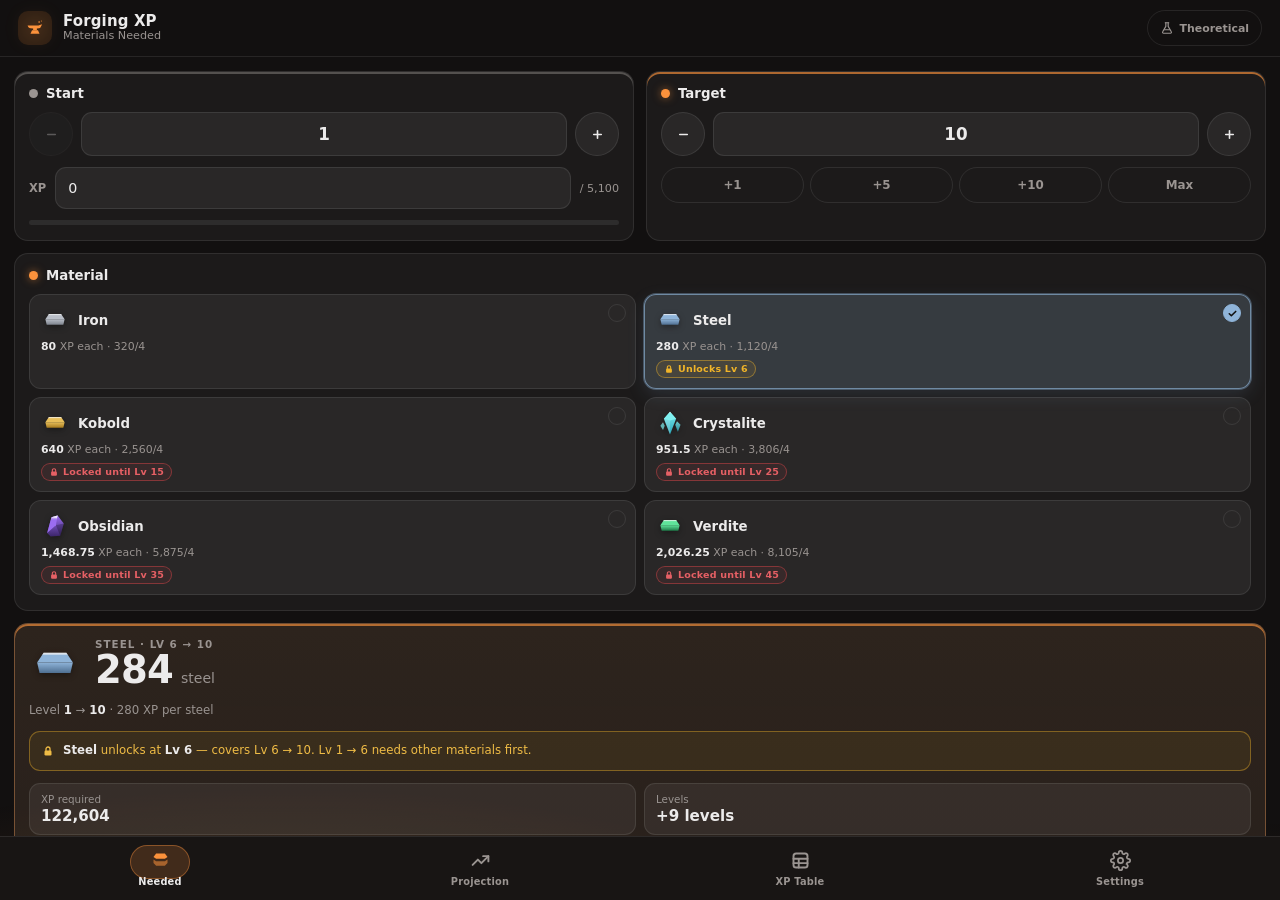
==== commit 6a9ba80a: "v1.3.0: max level 50, Verdite (Lv 45), Obsidian 5875, Crystalite 3806 Co-Authored-By: Claude Opus 5." ====
--- a/mobile/www/index.html
+++ b/mobile/www/index.html
@@ -19,7 +19,7 @@
       <span class="tb-title">Forging XP</span>
       <span class="tb-sub" id="tb-sub">Materials Needed</span>
     </div>
-    <button id="btn-theo" class="theo-toggle" aria-pressed="false" title="Theoretical mode: lift the Lv 35 cap so the XP formula keeps going. Resets every launch."><svg viewBox="0 0 24 24" width="14" height="14" fill="none" stroke="currentColor" stroke-width="2" stroke-linecap="round" stroke-linejoin="round"><path d="M9 3h6"/><path d="M10 3v6.2L4.6 18.4A1.7 1.7 0 0 0 6.1 21h11.8a1.7 1.7 0 0 0 1.5-2.6L14 9.2V3"/><path d="M7.5 15h9"/></svg><span class="tt-label">Theoretical</span></button>
+    <button id="btn-theo" class="theo-toggle" aria-pressed="false" title="Theoretical mode: lift the Lv 50 cap so the XP formula keeps going. Resets every launch."><svg viewBox="0 0 24 24" width="14" height="14" fill="none" stroke="currentColor" stroke-width="2" stroke-linecap="round" stroke-linejoin="round"><path d="M9 3h6"/><path d="M10 3v6.2L4.6 18.4A1.7 1.7 0 0 0 6.1 21h11.8a1.7 1.7 0 0 0 1.5-2.6L14 9.2V3"/><path d="M7.5 15h9"/></svg><span class="tt-label">Theoretical</span></button>
   </header>
 
   <!-- ======= Pager ======= -->
@@ -153,7 +153,8 @@
         <div class="scroll" id="scroll-table">
           <div class="card">
             <div class="card-title"><span class="dot"></span>Blacksmithing XP curve</div>
-            <div class="formula">XP(L) = 136L² + 1088L + 3876</div>
+            <div class="formula">floor((1500 + 400n + 40n²) × 3.4) · n = level − 1</div>
+            <p class="hint">Derived from in-game measurements of every level's max XP from Lv 1–25; higher levels follow the same formula.</p>
             <p class="hint">Tap a row to set your <b>target</b> · hold a row to set your <b>start</b>.</p>
             <div class="tbl-wrap"><table class="xp-table" id="xp-table"></table></div>
           </div>
@@ -199,7 +200,7 @@
           <div class="card">
             <button id="btn-reset-all" class="btn">Reset all settings</button>
             <div class="about">
-              <p>XP per level: XP(L) = 136L² + 1088L + 3876. Max level 35 (2,640,304 total XP). Crafts use 4 items at a time.</p>
+              <p>XP formula: floor((1500 + 400n + 40n²) × 3.4), n = level − 1. It was derived by measuring the max XP of every blacksmithing level from 1 to 25 in-game and fitting a formula to those values; it matches all of them exactly. Levels above 25 (and theoretical mode) are extrapolated. Max level 50 (7,020,524 total XP). Crafts use 4 items at a time.</p>
               <p>Swipe left/right to switch tabs. Sliders only move when you drag them sideways, so scrolling never changes a value. Hold − / + to repeat.</p>
             </div>
           </div>
--- a/mobile/www/style.css
+++ b/mobile/www/style.css
@@ -513,3 +513,12 @@
 
 .topbar .theo-toggle { margin: 0 0 0 auto; height: 36px; padding: 0 12px; font-size: .78em; }
 @media (max-width: 370px) { .topbar .theo-toggle .tt-label { display: none; } .topbar .theo-toggle { width: 38px; padding: 0; justify-content: center; } }
+
+/* ---------- selectable / copyable numbers ---------- */
+.res-big span, .stat b, .alt .a-n, .ring-in b, #proj-into b, .res-sub b, td {
+  user-select: text; -webkit-user-select: text; -webkit-touch-callout: default; cursor: text;
+}
+.res-big span, .stat b, .alt .a-n, .ring-in b { cursor: copy; border-radius: 5px; transition: background .2s, box-shadow .2s; }
+.copied { animation: copied .7s var(--ease); }
+@keyframes copied { 0% { background: color-mix(in srgb, var(--accent) 35%, transparent); box-shadow: 0 0 0 4px color-mix(in srgb, var(--accent) 25%, transparent); } 100% { background: transparent; box-shadow: 0 0 0 0 transparent; } }
+::selection { background: color-mix(in srgb, var(--accent) 40%, transparent); color: var(--text); }
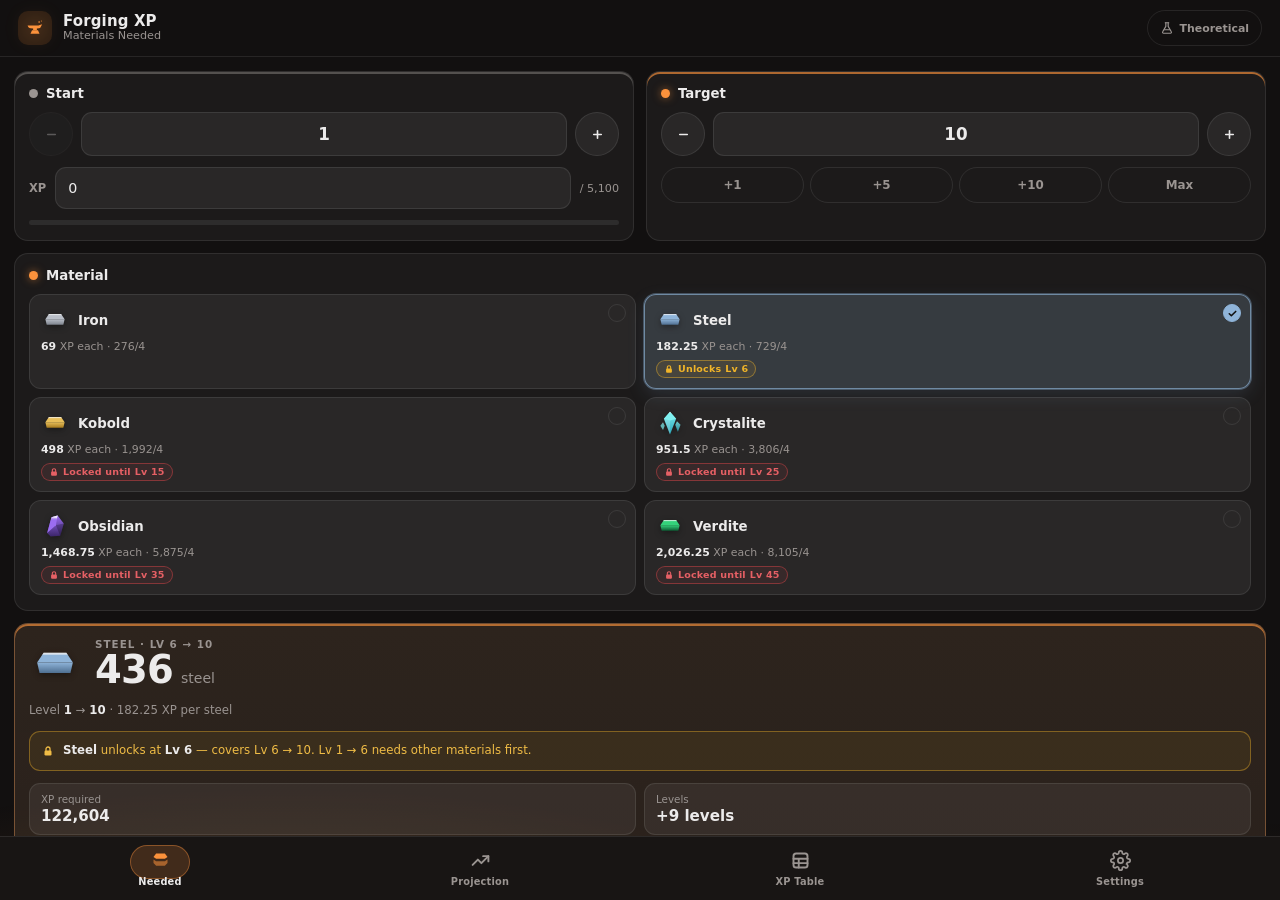
==== commit 2cd6f50e: "v1.4.0: in-app updates, ore rebalance, route include/exclude, green Verdite Co-Authored-By: Claude O" ====
--- a/mobile/www/index.html
+++ b/mobile/www/index.html
@@ -198,6 +198,13 @@
           </div>
 
           <div class="card">
+            <h3>Updates</h3>
+            <div class="row"><span>Version</span><b id="set-version" class="ver">—</b></div>
+            <label class="row"><span>Check on launch</span><input id="set-autoupd" type="checkbox" class="switch"></label>
+            <button id="btn-check-upd" class="btn">Check for updates</button>
+          </div>
+
+          <div class="card">
             <button id="btn-reset-all" class="btn">Reset all settings</button>
             <div class="about">
               <p>XP formula: floor((1500 + 400n + 40n²) × 3.4), n = level − 1. It was derived by measuring the max XP of every blacksmithing level from 1 to 25 in-game and fitting a formula to those values; it matches all of them exactly. Levels above 25 (and theoretical mode) are extrapolated. Max level 50 (7,020,524 total XP). Crafts use 4 items at a time.</p>
@@ -233,6 +240,7 @@
   </nav>
 </div>
 
+<div id="update-card" class="update-card hidden" role="dialog" aria-label="Update available"></div>
 <div id="toast" class="toast hidden"></div>
 <div id="sparks" class="sparks"></div>
 
--- a/mobile/www/style.css
+++ b/mobile/www/style.css
@@ -522,3 +522,63 @@
 .copied { animation: copied .7s var(--ease); }
 @keyframes copied { 0% { background: color-mix(in srgb, var(--accent) 35%, transparent); box-shadow: 0 0 0 4px color-mix(in srgb, var(--accent) 25%, transparent); } 100% { background: transparent; box-shadow: 0 0 0 0 transparent; } }
 ::selection { background: color-mix(in srgb, var(--accent) 40%, transparent); color: var(--text); }
+
+/* ---------- route include / exclude ---------- */
+.route-step { position: relative; }
+.route-step.idle { opacity: .6; }
+.route-step.idle .a-n, .route-step.excluded .a-n { color: var(--text-dim); font-weight: 500; }
+.route-step.excluded { background: color-mix(in srgb, #000 24%, var(--chip)); border-color: transparent; }
+.route-step.excluded > :not(.rx-btn) { opacity: .34; filter: grayscale(.9); }
+.route-step.excluded .rx-btn.add { box-shadow: 0 0 10px color-mix(in srgb, var(--good) 35%, transparent); }
+.route-step.excluded > span:not(.a-n) { text-decoration: line-through; text-decoration-color: color-mix(in srgb, var(--text-dim) 70%, transparent); }
+.route-step.excluded .r-txt > span { text-decoration: line-through; text-decoration-color: color-mix(in srgb, var(--text-dim) 70%, transparent); }
+.rx-btn {
+  flex: none; display: grid; place-items: center; border-radius: 50%; padding: 0; cursor: pointer;
+  transition: background .15s, border-color .15s, color .15s, transform .12s;
+}
+.rx-btn:active { transform: scale(.88); }
+.rx-btn.rem { color: var(--bad); border: 1px solid color-mix(in srgb, var(--bad) 45%, transparent); background: color-mix(in srgb, var(--bad) 10%, transparent); }
+.rx-btn.add { color: var(--good); border: 1px solid color-mix(in srgb, var(--good) 55%, transparent); background: color-mix(in srgb, var(--good) 14%, transparent); }
+.rx-btn { width: 34px; height: 34px; margin-left: 2px; margin-right: -4px; }
+.route-step .a-u { min-width: 58px; }
+
+/* narrow phones: compact unlock badges inside list rows so names stay readable */
+.alt .lock .lw { display: none; }
+.alt .lock { padding: 3px 6px; }
+
+/* ---------- update card ---------- */
+.update-card {
+  position: fixed; z-index: 260; display: flex; flex-direction: column; gap: 10px;
+  background: var(--bg-solid); color: var(--text); border: 1px solid color-mix(in srgb, var(--accent) 50%, var(--border));
+  border-radius: 14px; padding: 14px 14px 12px; box-shadow: var(--shadow), 0 0 0 4px color-mix(in srgb, var(--accent) 10%, transparent);
+  animation: uc-in .4s var(--ease);
+}
+.update-card.leaving { animation: uc-out .26s var(--ease) forwards; }
+@keyframes uc-in { from { opacity: 0; transform: translateY(16px) scale(.97); } }
+@keyframes uc-out { to { opacity: 0; transform: translateY(16px) scale(.97); } }
+.uc-head { display: flex; align-items: center; gap: 11px; }
+.uc-icon { width: 36px; height: 36px; flex: none; border-radius: 10px; display: grid; place-items: center; color: var(--on-accent); background: var(--accent); box-shadow: 0 4px 14px color-mix(in srgb, var(--accent) 40%, transparent); }
+.uc-titles { display: flex; flex-direction: column; gap: 1px; min-width: 0; }
+.uc-titles b { font-size: 14px; }
+.uc-titles span { font-size: 12px; color: var(--text-dim); font-variant-numeric: tabular-nums; }
+.uc-titles em { font-style: normal; color: var(--accent); font-weight: 700; }
+.uc-x { margin-left: auto; align-self: flex-start; width: 28px; height: 28px; border-radius: 8px; border: none; background: transparent; color: var(--text-dim); display: grid; place-items: center; cursor: pointer; }
+.uc-x:hover { background: var(--panel-2); color: var(--text); }
+.uc-notes { margin: 0 0 0 4px; padding-left: 16px; display: flex; flex-direction: column; gap: 4px; font-size: 12px; color: var(--text-dim); line-height: 1.4; }
+.uc-notes li::marker { color: var(--accent); }
+.uc-msg { font-size: 11.5px; color: var(--text-dim); min-height: 0; }
+.uc-msg:empty { display: none; }
+.uc-msg.err { color: var(--bad); }
+.uc-btns { display: flex; gap: 8px; }
+.uc-btns .btn { flex: 1; }
+.uc-btns .btn.primary { flex: 1.6; }
+.uc-links { display: flex; justify-content: space-between; font-size: 11px; }
+.uc-links a { color: var(--text-dim); cursor: pointer; text-decoration: underline; text-underline-offset: 2px; }
+.uc-links a:hover { color: var(--text); }
+.spin { width: 13px; height: 13px; border-radius: 50%; border: 2px solid currentColor; border-right-color: transparent; display: inline-block; animation: spin .7s linear infinite; margin-right: 6px; vertical-align: -2px; }
+@keyframes spin { to { transform: rotate(360deg); } }
+.ver { font-variant-numeric: tabular-nums; font-weight: 650; }
+.update-card { left: 12px; right: 12px; bottom: calc(var(--nav-h) + 12px + env(safe-area-inset-bottom)); font-size: 15px; }
+.update-card .btn { height: 46px; }
+.uc-links { font-size: 12.5px; padding-top: 2px; }
+.uc-links a { padding: 6px 0; }
